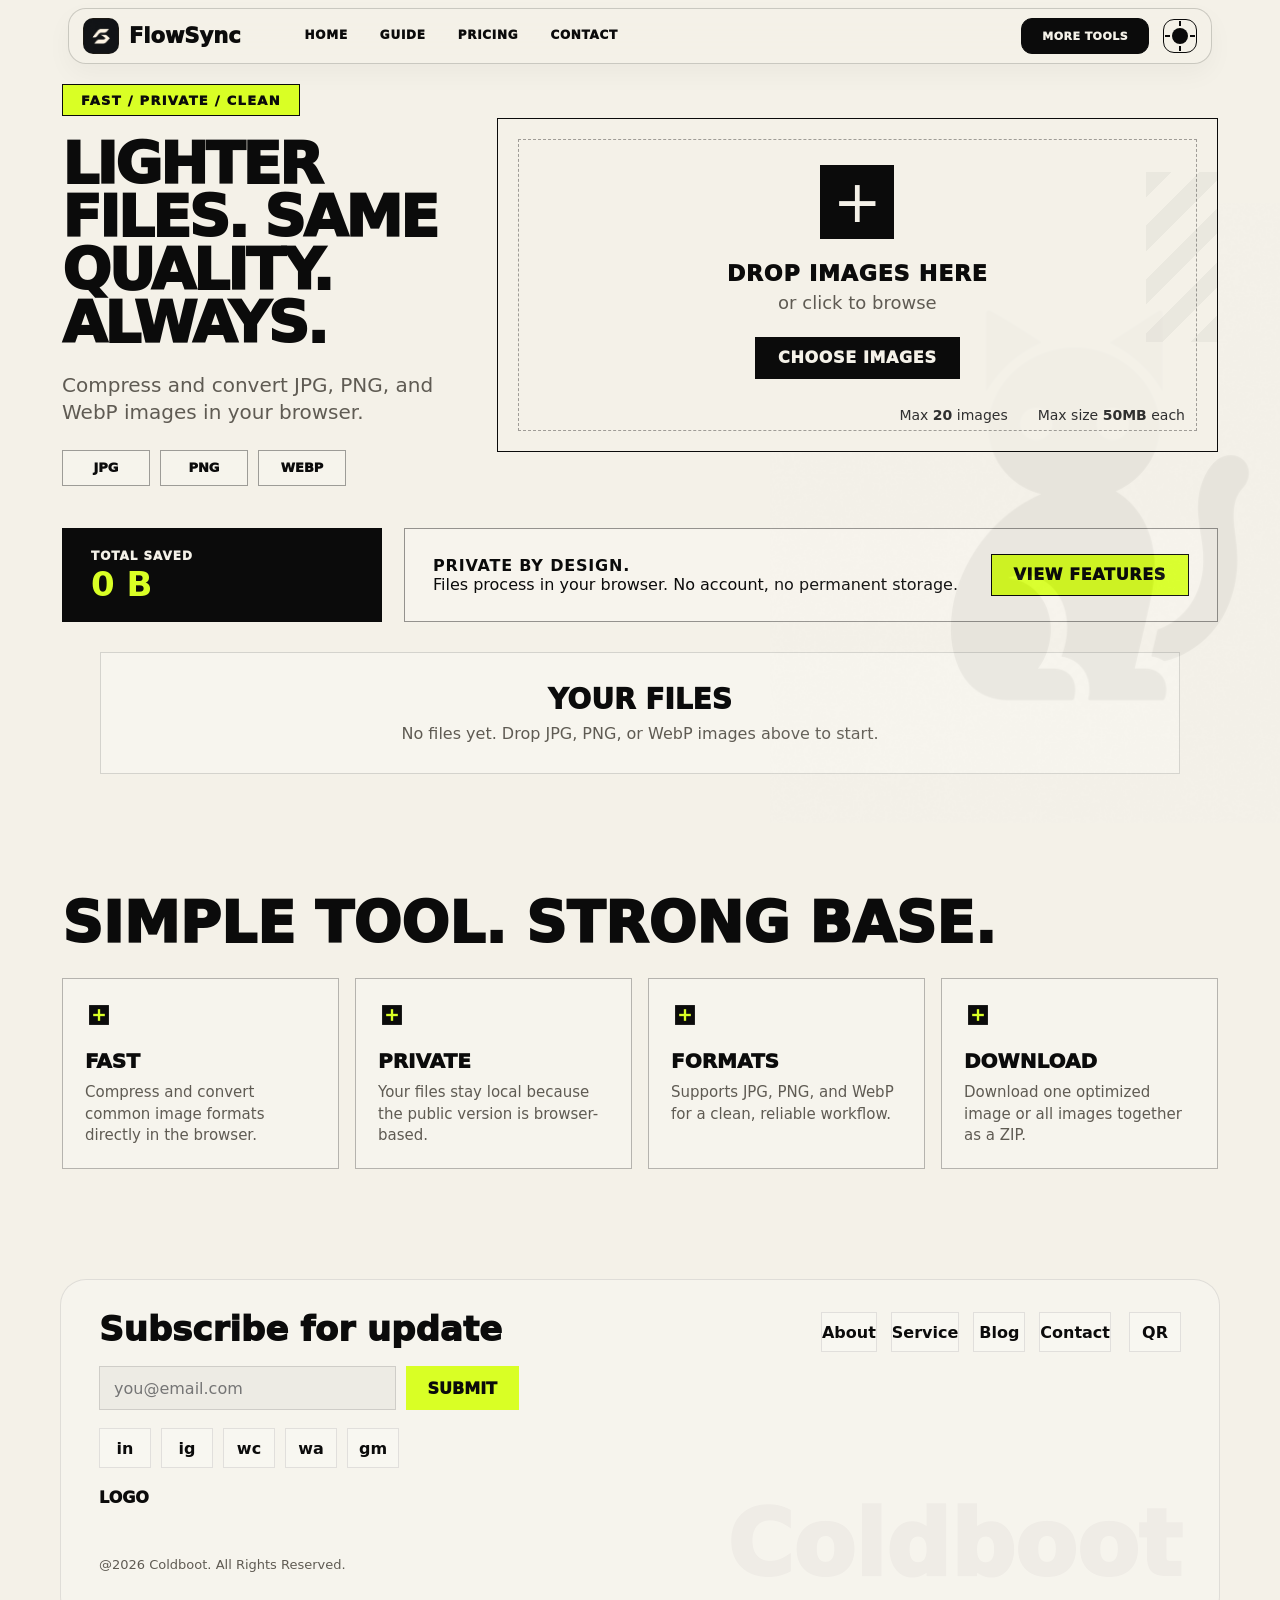
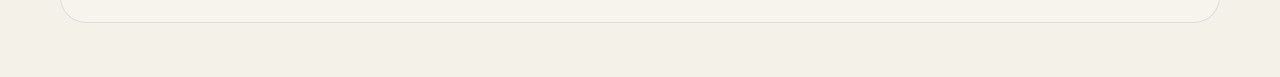
==== flowsync-compressor-ready/index.html @ a55a2baa "add with old repo but the final logical code" ====
<!doctype html>
<html lang="en">
  <head>
    <meta charset="utf-8" />
    <meta name="viewport" content="width=device-width, initial-scale=1" />
    <title>FlowSync - Image compressor and converter</title>
    <meta
      name="description"
      content="Compress and convert JPG, PNG, and WebP images in your browser with FlowSync."
    />
    <link id="themeFavicon" rel="icon" href="assets/img/blackone.webp" />
    <link rel="stylesheet" href="assets/css/styles.css" />
  </head>
  <body>
    <main class="site-shell">
      <nav class="nav">
        <a class="logo" href="./"
          ><img
            class="logo-mark logo-mark-light"
            src="assets/img/blackone.webp"
            alt=""
            aria-hidden="true"
          /><img
            class="logo-mark logo-mark-dark"
            src="assets/img/whiteone.webp"
            alt=""
            aria-hidden="true"
          /><span class="brand-name">FlowSync</span></a
        >
        <div class="nav-links">
          <a href="./">Home</a>
          <a href="#">Guide</a>
          <a href="#">Pricing</a>
          <a href="https://abid-root.github.io/contact/">Contact</a>
        </div>
        <div class="nav-actions">
          <a class="btn-dark more-tools-btn" href="#">More tools</a>
          <button
            class="theme-toggle theme-icon-toggle"
            id="themeToggle"
            type="button"
            aria-label="Toggle theme"
          >
            <span class="toggle-sun" aria-hidden="true"></span>
            <span class="toggle-moon" aria-hidden="true"></span>
          </button>
        </div>
        <button class="btn icon-btn" type="button" aria-label="Menu">
          &#9776;
        </button>
      </nav>
      <section class="hero">
        <img class="cat-mark" src="assets/img/cat-watermark.png" alt="" />
        <div class="stripes"></div>
        <div class="hero-copy">
          <span class="eyebrow">FAST / PRIVATE / CLEAN</span>
          <h1>Lighter files. Same quality. Always.</h1>
          <p class="lede">
            Compress and convert JPG, PNG, and WebP images in your browser.
          </p>
          <div class="formats">
            <span>JPG</span><span>PNG</span><span>WEBP</span>
          </div>
        </div>
        <div class="drop-panel" id="dropZone">
          <div class="plus">+</div>
          <div class="drop-title">Drop images here</div>
          <div class="drop-sub">or click to browse</div>
          <button class="btn btn-dark" id="chooseBtn">Choose images</button>
          <input
            id="fileInput"
            class="file-input"
            type="file"
            accept="image/jpeg,image/png,image/webp"
            multiple
          />
          <div class="drop-meta">
            <span>Max <b>20</b> images</span
            ><span>Max size <b>50MB</b> each</span>
          </div>
        </div>
      </section>
      <section class="status-bar">
        <div class="total-card">
          <small>Total saved</small
          ><strong
            ><span id="totalSaved">0 B</span> <span id="totalPercent"></span
          ></strong>
        </div>
        <div class="tip-card">
          <div>
            <b>Private by design.</b><br />Files process in your browser. No
            account, no permanent storage.
          </div>
          <a class="btn btn-lime" href="#features">View features</a>
        </div>
      </section>
      <section class="upload-empty-card" id="uploadEmptyCard">
        <h2>Your files</h2>
        <p>No files yet. Drop JPG, PNG, or WebP images above to start.</p>
      </section>

      <section class="tinypng-results" id="tinyResults">
        <div class="tiny-status-head">
          <div class="tiny-status-copy">
            <h2 id="tinyStatusTitle">Just a minute...</h2>
            <p id="tinyStatusText">
              Your images are being optimized right now.
            </p>
          </div>

          <div class="tiny-progress-badge" id="tinyProgressBadge">0%</div>

          <div class="tiny-done-actions" id="tinyDoneActions">
            <button class="tiny-icon-btn" id="tinyZipTop" type="button">
              ZIP
            </button>
            <button
              class="tiny-download-all"
              id="tinyDownloadTop"
              type="button"
            >
              Download all images
            </button>
          </div>
        </div>

        <div class="tiny-file-list" id="tinyFileList"></div>

        <div class="tiny-bottom-bar" id="tinyBottomBar">
          <span>Browser-based. No upload server.</span>
          <button class="tiny-clear-all" id="tinyClearBottom" type="button">
            Clear
          </button>
          <button class="tiny-icon-btn" id="tinyZipBottom" type="button">
            ZIP
          </button>
          <button
            class="tiny-download-all"
            id="tinyDownloadBottom"
            type="button"
          >
            Download all images
          </button>
        </div>
      </section>
      <section class="section" id="features">
        <h2>Simple tool. Strong base.</h2>

        <div class="features-grid">
          <div class="feature">
            <div class="feature-icon">
              <img src="assets/img/feature-placeholder.svg" alt="" />
            </div>
            <h3>Fast</h3>
            <p>
              Compress and convert common image formats directly in the browser.
            </p>
          </div>

          <div class="feature">
            <div class="feature-icon">
              <img src="assets/img/feature-placeholder.svg" alt="" />
            </div>
            <h3>Private</h3>
            <p>
              Your files stay local because the public version is browser-based.
            </p>
          </div>

          <div class="feature">
            <div class="feature-icon">
              <img src="assets/img/feature-placeholder.svg" alt="" />
            </div>
            <h3>Formats</h3>
            <p>Supports JPG, PNG, and WebP for a clean, reliable workflow.</p>
          </div>

          <div class="feature">
            <div class="feature-icon">
              <img src="assets/img/feature-placeholder.svg" alt="" />
            </div>
            <h3>Download</h3>
            <p>Download one optimized image or all images together as a ZIP.</p>
          </div>
        </div>
      </section>
    </main>
    <script type="module" src="assets/js/app.js"></script>
    <footer class="site-footer">
      <div class="footer-shell">
        <div class="footer-left">
          <h3 class="footer-title">Subscribe for update</h3>

          <form class="footer-subscribe" action="#" method="post">
            <input
              type="email"
              placeholder="you@email.com"
              aria-label="Email address"
            />
            <button type="submit">Submit</button>
          </form>

          <div class="footer-socials" aria-label="Social links">
            <a href="#" aria-label="Social link 1">in</a>
            <a href="#" aria-label="Social link 2">ig</a>
            <a href="#" aria-label="Social link 3">wc</a>
            <a href="#" aria-label="Social link 4">wa</a>
            <a href="#" aria-label="Social link 5">gm</a>
          </div>
        </div>

        <div class="footer-right">
          <nav class="footer-links" aria-label="Footer links">
            <a href="#">About</a>
            <a href="#">Service</a>
            <a href="#">Blog</a>
            <a href="#">Contact</a>
          </nav>

          <div class="footer-qr">
            <span>QR</span>
          </div>
        </div>

        <div class="footer-bottom">
          <div class="footer-brand-slot">LOGO</div>
          <div class="footer-watermark">Coldboot</div>
          <div class="footer-copy">@2026 Coldboot. All Rights Reserved.</div>
        </div>
      </div>
    </footer>
  </body>
</html>
---- flowsync-compressor-ready/assets/css/styles.css ----
@import url(./00-base.css);
@import url(./01-navigation.css);
@import url(./02-hero.css);
@import url(./03-upload.css);
@import url(./04-status.css);
@import url(./05-results.css);
@import url(./06-features.css);
@import url(./07-footer.css);
@import url(./09-responsive.css);
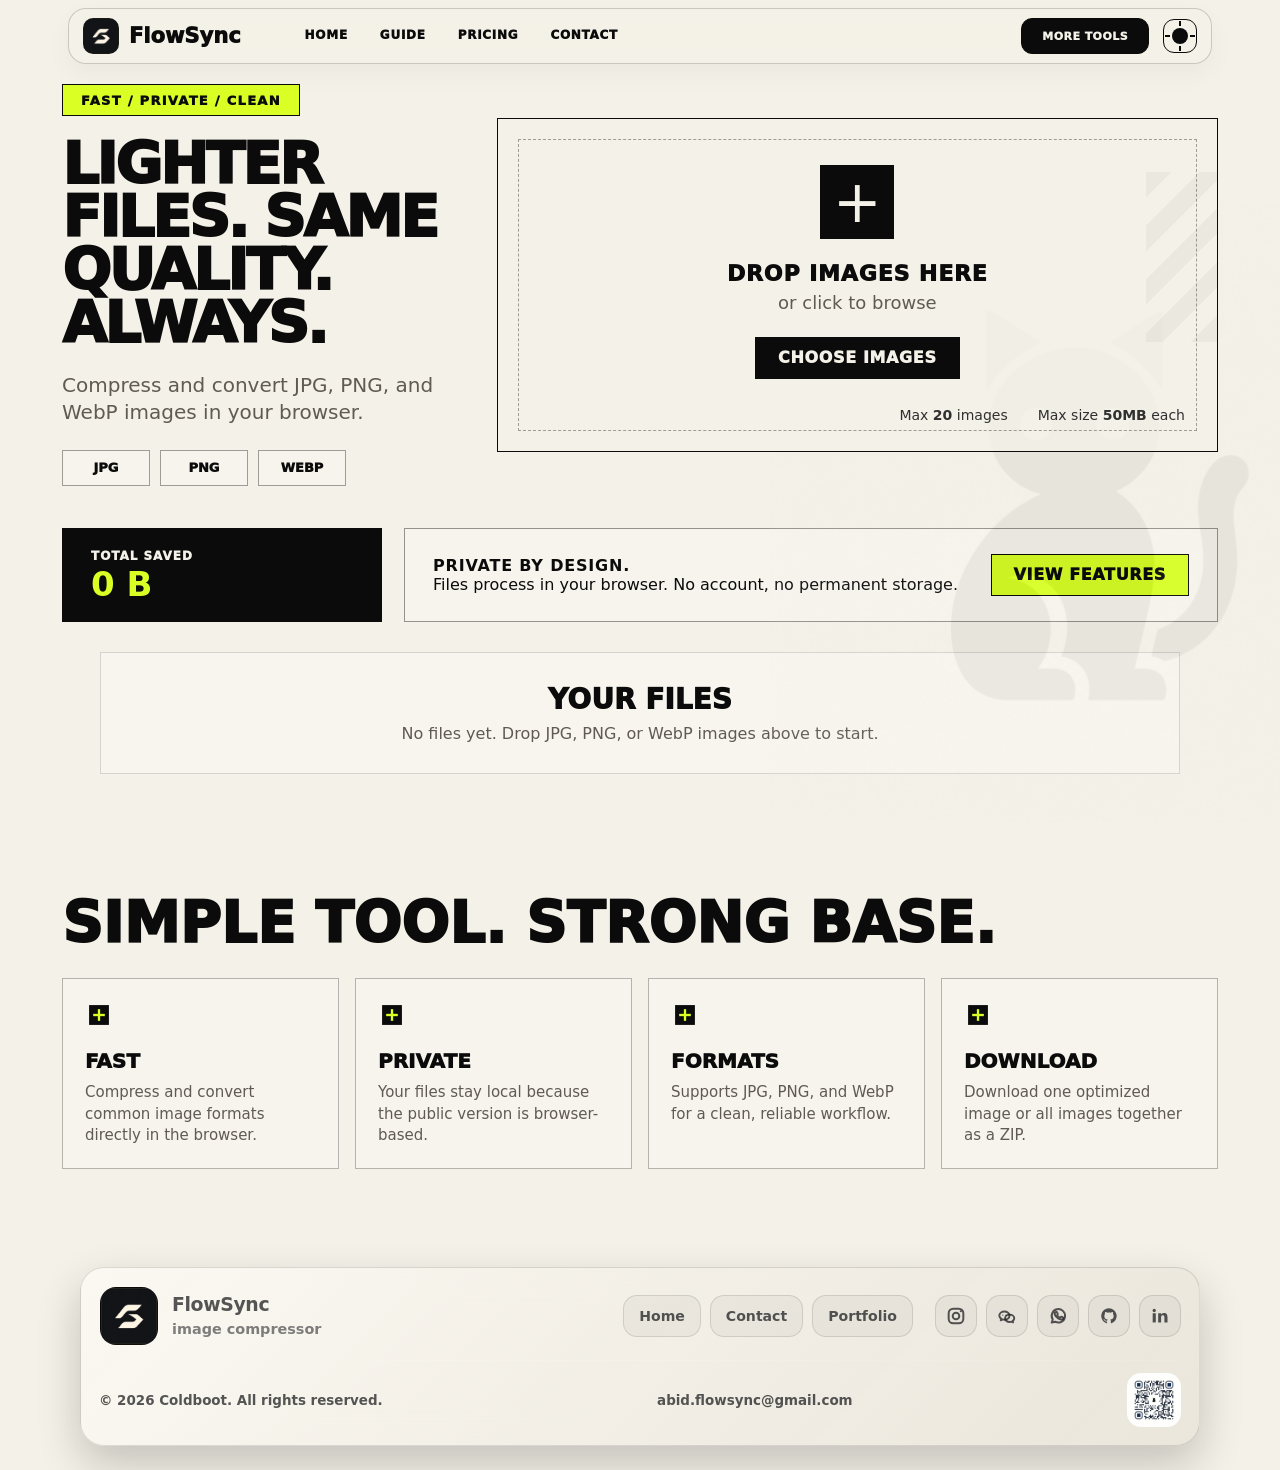
==== commit 4f5705f8: "last call" ====
--- a/flowsync-compressor-ready/index.html
+++ b/flowsync-compressor-ready/index.html
@@ -1,234 +1,193 @@
-<!doctype html>
+<!DOCTYPE html>
+
 <html lang="en">
-  <head>
-    <meta charset="utf-8" />
-    <meta name="viewport" content="width=device-width, initial-scale=1" />
-    <title>FlowSync - Image compressor and converter</title>
-    <meta
-      name="description"
-      content="Compress and convert JPG, PNG, and WebP images in your browser with FlowSync."
-    />
-    <link id="themeFavicon" rel="icon" href="assets/img/blackone.webp" />
-    <link rel="stylesheet" href="assets/css/styles.css" />
-  </head>
-  <body>
-    <main class="site-shell">
-      <nav class="nav">
-        <a class="logo" href="./"
-          ><img
-            class="logo-mark logo-mark-light"
-            src="assets/img/blackone.webp"
-            alt=""
-            aria-hidden="true"
-          /><img
-            class="logo-mark logo-mark-dark"
-            src="assets/img/whiteone.webp"
-            alt=""
-            aria-hidden="true"
-          /><span class="brand-name">FlowSync</span></a
-        >
-        <div class="nav-links">
-          <a href="./">Home</a>
-          <a href="#">Guide</a>
-          <a href="#">Pricing</a>
-          <a href="https://abid-root.github.io/contact/">Contact</a>
-        </div>
-        <div class="nav-actions">
-          <a class="btn-dark more-tools-btn" href="#">More tools</a>
-          <button
-            class="theme-toggle theme-icon-toggle"
-            id="themeToggle"
-            type="button"
-            aria-label="Toggle theme"
-          >
-            <span class="toggle-sun" aria-hidden="true"></span>
-            <span class="toggle-moon" aria-hidden="true"></span>
-          </button>
-        </div>
-        <button class="btn icon-btn" type="button" aria-label="Menu">
-          &#9776;
+<head>
+<meta charset="utf-8"/>
+<meta content="width=device-width, initial-scale=1" name="viewport"/>
+<title>FlowSync - Image compressor and converter</title>
+<meta content="Compress JPG, PNG and WebP images directly in your browser. No backend, no uploads, private and fast." name="description"/>
+<meta content="index, follow, max-image-preview:large" name="robots"/>
+<meta content="Abid Hasan" name="author"/>
+<meta content="#06090f" name="theme-color"/>
+<meta content="dark light" name="color-scheme"/>
+<meta content="strict-origin-when-cross-origin" name="referrer"/>
+<link href="https://abid-root.github.io/coldboot-compressor-final/" rel="canonical"/>
+
+
+<link href="site.webmanifest" rel="manifest"/>
+<meta content="website" property="og:type"/>
+<meta content="FlowSync" property="og:site_name"/>
+<meta content="FlowSync - Image compressor and converter" property="og:title"/>
+<meta content="Compress JPG, PNG and WebP images directly in your browser. No backend, no uploads, private and fast." property="og:description"/>
+<meta content="https://abid-root.github.io/coldboot-compressor-final/" property="og:url"/>
+<meta content="https://abid-root.github.io/coldboot-compressor-final/assets/common/og.png" property="og:image"/>
+<meta content="1200" property="og:image:width"/>
+<meta content="630" property="og:image:height"/>
+<meta content="summary_large_image" name="twitter:card"/>
+<meta content="FlowSync - Image compressor and converter" name="twitter:title"/>
+<meta content="Compress JPG, PNG and WebP images directly in your browser. No backend, no uploads, private and fast." name="twitter:description"/>
+<meta content="https://abid-root.github.io/coldboot-compressor-final/assets/common/og.png" name="twitter:image"/>
+
+<link href="assets/css/styles.css" rel="stylesheet"/>
+<link href="assets/common/favicon-192.png" rel="icon" type="image/png"/><link href="assets/common/apple-touch-icon.png" rel="apple-touch-icon"/><script type="application/ld+json">{"@context": "https://schema.org", "@type": "WebSite", "name": "FlowSync Image Compressor", "url": "https://abid-root.github.io/coldboot-compressor-final/", "description": "Compress JPG, PNG and WebP images directly in your browser. No backend, no uploads, private and fast.", "publisher": {"@type": "Organization", "name": "FlowSync", "parentOrganization": {"@type": "Organization", "name": "Coldboot"}}, "author": {"@type": "Person", "name": "Abid Hasan"}}</script></head>
+<body>
+<main class="site-shell">
+<nav class="nav">
+<a class="logo" href="./"><img alt="Blackone" aria-hidden="true" class="logo-mark logo-mark-light" decoding="async" loading="lazy" src="assets/img/blackone.webp"/><img alt="Whiteone" aria-hidden="true" class="logo-mark logo-mark-dark" decoding="async" loading="lazy" src="assets/img/whiteone.webp"/><span class="brand-name">FlowSync</span></a>
+<div class="nav-links">
+<a href="./">Home</a>
+<a href="#">Guide</a>
+<a href="#">Pricing</a>
+<a href="https://abid-root.github.io/contact/">Contact</a>
+</div>
+<div class="nav-actions">
+<a class="btn-dark more-tools-btn" href="#">More tools</a>
+<button aria-label="Toggle theme" class="theme-toggle theme-icon-toggle" id="themeToggle" type="button">
+<span aria-hidden="true" class="toggle-sun"></span>
+<span aria-hidden="true" class="toggle-moon"></span>
+</button>
+</div>
+<button aria-label="Menu" class="btn icon-btn" type="button">
+          ☰
         </button>
-      </nav>
-      <section class="hero">
-        <img class="cat-mark" src="assets/img/cat-watermark.png" alt="" />
-        <div class="stripes"></div>
-        <div class="hero-copy">
-          <span class="eyebrow">FAST / PRIVATE / CLEAN</span>
-          <h1>Lighter files. Same quality. Always.</h1>
-          <p class="lede">
+</nav>
+<section class="hero">
+<img alt="Cat Watermark" class="cat-mark" decoding="async" loading="lazy" src="assets/img/cat-watermark.png"/>
+<div class="stripes"></div>
+<div class="hero-copy">
+<span class="eyebrow">FAST / PRIVATE / CLEAN</span>
+<h1>Lighter files. Same quality. Always.</h1>
+<p class="lede">
             Compress and convert JPG, PNG, and WebP images in your browser.
           </p>
-          <div class="formats">
-            <span>JPG</span><span>PNG</span><span>WEBP</span>
-          </div>
-        </div>
-        <div class="drop-panel" id="dropZone">
-          <div class="plus">+</div>
-          <div class="drop-title">Drop images here</div>
-          <div class="drop-sub">or click to browse</div>
-          <button class="btn btn-dark" id="chooseBtn">Choose images</button>
-          <input
-            id="fileInput"
-            class="file-input"
-            type="file"
-            accept="image/jpeg,image/png,image/webp"
-            multiple
-          />
-          <div class="drop-meta">
-            <span>Max <b>20</b> images</span
-            ><span>Max size <b>50MB</b> each</span>
-          </div>
-        </div>
-      </section>
-      <section class="status-bar">
-        <div class="total-card">
-          <small>Total saved</small
-          ><strong
-            ><span id="totalSaved">0 B</span> <span id="totalPercent"></span
-          ></strong>
-        </div>
-        <div class="tip-card">
-          <div>
-            <b>Private by design.</b><br />Files process in your browser. No
+<div class="formats">
+<span>JPG</span><span>PNG</span><span>WEBP</span>
+</div>
+</div>
+<div class="drop-panel" id="dropZone">
+<div class="plus">+</div>
+<div class="drop-title">Drop images here</div>
+<div class="drop-sub">or click to browse</div>
+<button class="btn btn-dark" id="chooseBtn">Choose images</button>
+<input accept="image/jpeg,image/png,image/webp" class="file-input" id="fileInput" multiple="" type="file"/>
+<div class="drop-meta">
+<span>Max <b>20</b> images</span><span>Max size <b>50MB</b> each</span>
+</div>
+</div>
+</section>
+<section class="status-bar">
+<div class="total-card">
+<small>Total saved</small><strong><span id="totalSaved">0 B</span> <span id="totalPercent"></span></strong>
+</div>
+<div class="tip-card">
+<div>
+<b>Private by design.</b><br/>Files process in your browser. No
             account, no permanent storage.
           </div>
-          <a class="btn btn-lime" href="#features">View features</a>
-        </div>
-      </section>
-      <section class="upload-empty-card" id="uploadEmptyCard">
-        <h2>Your files</h2>
-        <p>No files yet. Drop JPG, PNG, or WebP images above to start.</p>
-      </section>
-
-      <section class="tinypng-results" id="tinyResults">
-        <div class="tiny-status-head">
-          <div class="tiny-status-copy">
-            <h2 id="tinyStatusTitle">Just a minute...</h2>
-            <p id="tinyStatusText">
+<a class="btn btn-lime" href="#features">View features</a>
+</div>
+</section>
+<section class="upload-empty-card" id="uploadEmptyCard">
+<h2>Your files</h2>
+<p>No files yet. Drop JPG, PNG, or WebP images above to start.</p>
+</section>
+<section class="tinypng-results" id="tinyResults">
+<div class="tiny-status-head">
+<div class="tiny-status-copy">
+<h2 id="tinyStatusTitle">Just a minute...</h2>
+<p id="tinyStatusText">
               Your images are being optimized right now.
             </p>
-          </div>
-
-          <div class="tiny-progress-badge" id="tinyProgressBadge">0%</div>
-
-          <div class="tiny-done-actions" id="tinyDoneActions">
-            <button class="tiny-icon-btn" id="tinyZipTop" type="button">
+</div>
+<div class="tiny-progress-badge" id="tinyProgressBadge">0%</div>
+<div class="tiny-done-actions" id="tinyDoneActions">
+<button class="tiny-icon-btn" id="tinyZipTop" type="button">
               ZIP
             </button>
-            <button
-              class="tiny-download-all"
-              id="tinyDownloadTop"
-              type="button"
-            >
+<button class="tiny-download-all" id="tinyDownloadTop" type="button">
               Download all images
             </button>
-          </div>
-        </div>
-
-        <div class="tiny-file-list" id="tinyFileList"></div>
-
-        <div class="tiny-bottom-bar" id="tinyBottomBar">
-          <span>Browser-based. No upload server.</span>
-          <button class="tiny-clear-all" id="tinyClearBottom" type="button">
+</div>
+</div>
+<div class="tiny-file-list" id="tinyFileList"></div>
+<div class="tiny-bottom-bar" id="tinyBottomBar">
+<span>Browser-based. No upload server.</span>
+<button class="tiny-clear-all" id="tinyClearBottom" type="button">
             Clear
           </button>
-          <button class="tiny-icon-btn" id="tinyZipBottom" type="button">
+<button class="tiny-icon-btn" id="tinyZipBottom" type="button">
             ZIP
           </button>
-          <button
-            class="tiny-download-all"
-            id="tinyDownloadBottom"
-            type="button"
-          >
+<button class="tiny-download-all" id="tinyDownloadBottom" type="button">
             Download all images
           </button>
-        </div>
-      </section>
-      <section class="section" id="features">
-        <h2>Simple tool. Strong base.</h2>
-
-        <div class="features-grid">
-          <div class="feature">
-            <div class="feature-icon">
-              <img src="assets/img/feature-placeholder.svg" alt="" />
-            </div>
-            <h3>Fast</h3>
-            <p>
+</div>
+</section>
+<section class="section" id="features">
+<h2>Simple tool. Strong base.</h2>
+<div class="features-grid">
+<div class="feature">
+<div class="feature-icon">
+<img alt="Feature Placeholder" decoding="async" loading="lazy" src="assets/img/feature-placeholder.svg"/>
+</div>
+<h3>Fast</h3>
+<p>
               Compress and convert common image formats directly in the browser.
             </p>
-          </div>
-
-          <div class="feature">
-            <div class="feature-icon">
-              <img src="assets/img/feature-placeholder.svg" alt="" />
-            </div>
-            <h3>Private</h3>
-            <p>
+</div>
+<div class="feature">
+<div class="feature-icon">
+<img alt="Feature Placeholder" decoding="async" loading="lazy" src="assets/img/feature-placeholder.svg"/>
+</div>
+<h3>Private</h3>
+<p>
               Your files stay local because the public version is browser-based.
             </p>
-          </div>
-
-          <div class="feature">
-            <div class="feature-icon">
-              <img src="assets/img/feature-placeholder.svg" alt="" />
-            </div>
-            <h3>Formats</h3>
-            <p>Supports JPG, PNG, and WebP for a clean, reliable workflow.</p>
-          </div>
-
-          <div class="feature">
-            <div class="feature-icon">
-              <img src="assets/img/feature-placeholder.svg" alt="" />
-            </div>
-            <h3>Download</h3>
-            <p>Download one optimized image or all images together as a ZIP.</p>
-          </div>
-        </div>
-      </section>
-    </main>
-    <script type="module" src="assets/js/app.js"></script>
-    <footer class="site-footer">
-      <div class="footer-shell">
-        <div class="footer-left">
-          <h3 class="footer-title">Subscribe for update</h3>
-
-          <form class="footer-subscribe" action="#" method="post">
-            <input
-              type="email"
-              placeholder="you@email.com"
-              aria-label="Email address"
-            />
-            <button type="submit">Submit</button>
-          </form>
-
-          <div class="footer-socials" aria-label="Social links">
-            <a href="#" aria-label="Social link 1">in</a>
-            <a href="#" aria-label="Social link 2">ig</a>
-            <a href="#" aria-label="Social link 3">wc</a>
-            <a href="#" aria-label="Social link 4">wa</a>
-            <a href="#" aria-label="Social link 5">gm</a>
-          </div>
-        </div>
-
-        <div class="footer-right">
-          <nav class="footer-links" aria-label="Footer links">
-            <a href="#">About</a>
-            <a href="#">Service</a>
-            <a href="#">Blog</a>
-            <a href="#">Contact</a>
-          </nav>
-
-          <div class="footer-qr">
-            <span>QR</span>
-          </div>
-        </div>
-
-        <div class="footer-bottom">
-          <div class="footer-brand-slot">LOGO</div>
-          <div class="footer-watermark">Coldboot</div>
-          <div class="footer-copy">@2026 Coldboot. All Rights Reserved.</div>
-        </div>
-      </div>
-    </footer>
-  </body>
+</div>
+<div class="feature">
+<div class="feature-icon">
+<img alt="Feature Placeholder" decoding="async" loading="lazy" src="assets/img/feature-placeholder.svg"/>
+</div>
+<h3>Formats</h3>
+<p>Supports JPG, PNG, and WebP for a clean, reliable workflow.</p>
+</div>
+<div class="feature">
+<div class="feature-icon">
+<img alt="Feature Placeholder" decoding="async" loading="lazy" src="assets/img/feature-placeholder.svg"/>
+</div>
+<h3>Download</h3>
+<p>Download one optimized image or all images together as a ZIP.</p>
+</div>
+</div>
+</section>
+</main>
+<script src="assets/js/app.js" type="module"></script>
+<footer aria-label="Site footer" class="fs-mini-footer">
+<div class="fs-mini-footer-main">
+<a aria-label="Abid Hasan portfolio" class="fs-mini-brand" href="https://abid-root.github.io/">
+<img alt="FlowSync logo" class="fs-mini-logo" decoding="async" loading="lazy" src="assets/common/blackone.webp"/>
+<span class="fs-mini-title"><strong>FlowSync</strong><span>image compressor</span></span>
+</a>
+<nav aria-label="Footer links" class="fs-mini-links">
+<a href="index.html">Home</a>
+<a href="https://abid-root.github.io/contact/">Contact</a>
+<a href="https://abid-root.github.io/">Portfolio</a>
+</nav>
+<div aria-label="Social links" class="fs-mini-social">
+<a aria-label="Instagram" href="https://www.instagram.com/abid_flowsync/" rel="noopener noreferrer" target="_blank"><svg aria-hidden="true" viewBox="0 0 24 24"><rect height="16" rx="5" width="16" x="4" y="4"></rect><circle cx="12" cy="12" r="3.6"></circle><circle class="dot" cx="17.2" cy="6.8" r="1.2"></circle></svg></a>
+<a aria-label="WeChat" href="https://u.wechat.com/IC6mJ_H7yV2F3v-F8A2mco8" rel="noopener noreferrer" target="_blank"><svg aria-hidden="true" viewBox="0 0 24 24"><path d="M9.2 7.1c-3.1 0-5.6 2-5.6 4.4 0 1.3.8 2.5 2.1 3.3l-.5 1.9 2.1-1c.6.2 1.2.3 1.9.3 3.1 0 5.6-2 5.6-4.5S12.3 7.1 9.2 7.1Z"></path><path d="M14.9 10.5c2.8 0 5 1.8 5 4 0 1.1-.6 2.2-1.7 2.9l.4 1.6-1.8-.8c-.6.2-1.2.3-1.9.3-2.8 0-5-1.8-5-4s2.2-4 5-4Z"></path><circle class="dot" cx="7.4" cy="11" r=".75"></circle><circle class="dot" cx="10.9" cy="11" r=".75"></circle></svg></a>
+<a aria-label="WhatsApp" href="https://api.whatsapp.com/send?phone=8801933923053" rel="noopener noreferrer" target="_blank"><svg aria-hidden="true" viewBox="0 0 24 24"><path d="M5.1 19.2 6.3 15.8A7.3 7.3 0 1 1 8.9 18.2L5.1 19.2Z"></path><path d="M9.1 8.3c.3-.6.5-.7.9-.7h.5c.2 0 .4.1.5.4l.7 1.7c.1.3 0 .5-.1.7l-.4.5c-.1.2-.2.3 0 .6.4.7 1.4 1.8 2.5 2.3.3.1.5.1.7-.1l.7-.8c.2-.2.4-.2.7-.1l1.6.8c.3.1.4.3.4.6-.1.7-.9 1.7-1.9 1.7-1.8 0-5.7-1.8-7.3-5.3-.4-.9-.4-1.7-.1-2.3Z"></path></svg></a>
+<a aria-label="GitHub" href="https://github.com/abid-root" rel="noopener noreferrer" target="_blank"><svg aria-hidden="true" viewBox="0 0 24 24"><path class="fill" d="M12 3.6a8.4 8.4 0 0 0-2.7 16.4c.4.1.6-.2.6-.4v-1.6c-2.3.5-2.8-1-2.8-1-.4-.9-.9-1.1-.9-1.1-.7-.5.1-.5.1-.5.8.1 1.3.9 1.3.9.7 1.3 2 .9 2.5.7.1-.6.3-1 .5-1.2-1.8-.2-3.7-.9-3.7-3.9 0-.9.3-1.6.8-2.1-.1-.2-.4-1 .1-2.1 0 0 .7-.2 2.2.8.6-.2 1.3-.3 2-.3s1.4.1 2 .3c1.5-1 2.2-.8 2.2-.8.5 1.1.2 1.9.1 2.1.5.6.8 1.3.8 2.1 0 3-1.9 3.7-3.7 3.9.3.3.6.8.6 1.6v2.2c0 .2.2.5.6.4A8.4 8.4 0 0 0 12 3.6Z"></path></svg></a>
+<a aria-label="LinkedIn" href="https://www.linkedin.com/in/abid-flowsync" rel="noopener noreferrer" target="_blank"><svg aria-hidden="true" viewBox="0 0 24 24"><rect class="fill" height="10" width="3.4" x="4" y="9"></rect><circle class="fill" cx="5.7" cy="6" r="1.8"></circle><path class="fill" d="M10 9h3.2v1.4c.5-.8 1.5-1.6 3.1-1.6 3.2 0 3.9 2.1 3.9 4.8V19h-3.4v-5c0-1.2 0-2.8-1.7-2.8s-1.9 1.3-1.9 2.7V19H10V9Z"></path></svg></a>
+</div>
+</div>
+<div class="fs-mini-bottom">
+<span>© 2026 Coldboot. All rights reserved.</span>
+<a class="fs-mini-email" href="mailto:abid.flowsync@gmail.com">abid.flowsync@gmail.com</a>
+<a aria-label="Open Abid Hasan contact page" class="fs-mini-qr" href="https://abid-root.github.io/contact/">
+<img alt="QR code for Abid Hasan contact page" decoding="async" loading="lazy" src="assets/common/flowsync-main-site-qr.png"/>
+</a>
+</div>
+</footer>
+</body>
 </html>
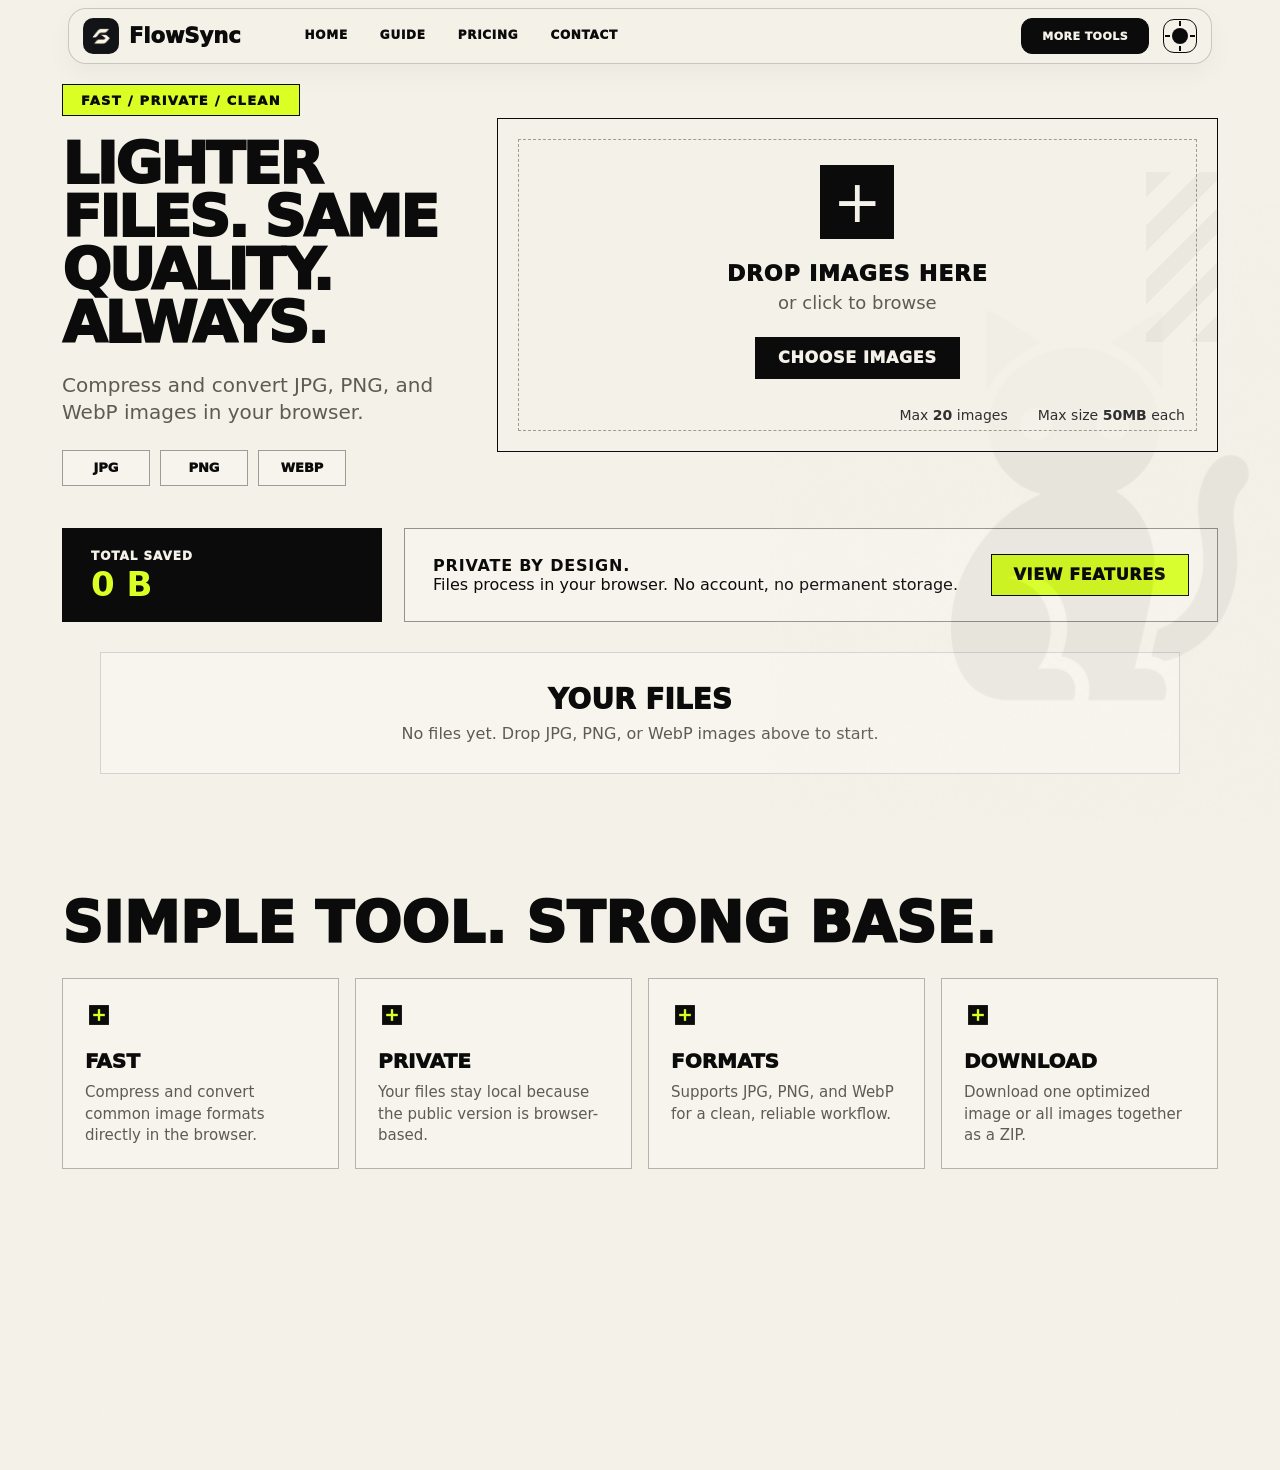
==== commit 9b8f8602: "last" ====
--- a/flowsync-compressor-ready/index.html
+++ b/flowsync-compressor-ready/index.html
@@ -6,42 +6,45 @@
 <meta content="width=device-width, initial-scale=1" name="viewport"/>
 <title>FlowSync - Image compressor and converter</title>
 <meta content="Compress JPG, PNG and WebP images directly in your browser. No backend, no uploads, private and fast." name="description"/>
-<meta content="index, follow, max-image-preview:large" name="robots"/>
-<meta content="Abid Hasan" name="author"/>
-<meta content="#06090f" name="theme-color"/>
-<meta content="dark light" name="color-scheme"/>
-<meta content="strict-origin-when-cross-origin" name="referrer"/>
-<link href="https://abid-root.github.io/coldboot-compressor-final/" rel="canonical"/>
 
 
 <link href="site.webmanifest" rel="manifest"/>
-<meta content="website" property="og:type"/>
-<meta content="FlowSync" property="og:site_name"/>
-<meta content="FlowSync - Image compressor and converter" property="og:title"/>
-<meta content="Compress JPG, PNG and WebP images directly in your browser. No backend, no uploads, private and fast." property="og:description"/>
-<meta content="https://abid-root.github.io/coldboot-compressor-final/" property="og:url"/>
-<meta content="https://abid-root.github.io/coldboot-compressor-final/assets/common/og.png" property="og:image"/>
-<meta content="1200" property="og:image:width"/>
-<meta content="630" property="og:image:height"/>
-<meta content="summary_large_image" name="twitter:card"/>
-<meta content="FlowSync - Image compressor and converter" name="twitter:title"/>
-<meta content="Compress JPG, PNG and WebP images directly in your browser. No backend, no uploads, private and fast." name="twitter:description"/>
-<meta content="https://abid-root.github.io/coldboot-compressor-final/assets/common/og.png" name="twitter:image"/>
 
 <link href="assets/css/styles.css" rel="stylesheet"/>
-<link href="assets/common/favicon-192.png" rel="icon" type="image/png"/><link href="assets/common/apple-touch-icon.png" rel="apple-touch-icon"/><script type="application/ld+json">{"@context": "https://schema.org", "@type": "WebSite", "name": "FlowSync Image Compressor", "url": "https://abid-root.github.io/coldboot-compressor-final/", "description": "Compress JPG, PNG and WebP images directly in your browser. No backend, no uploads, private and fast.", "publisher": {"@type": "Organization", "name": "FlowSync", "parentOrganization": {"@type": "Organization", "name": "Coldboot"}}, "author": {"@type": "Person", "name": "Abid Hasan"}}</script></head>
+<link href="assets/common/favicon-192.png" rel="icon" type="image/png"/><link href="assets/common/apple-touch-icon.png" rel="apple-touch-icon"/><script type="application/ld+json">{"@context": "https://schema.org", "@type": "WebSite", "name": "FlowSync Image Compressor", "url": "https://abid-root.github.io/coldboot-compressor-final/", "description": "Compress JPG, PNG and WebP images directly in your browser. No backend, no uploads, private and fast.", "publisher": {"@type": "Organization", "name": "FlowSync", "parentOrganization": {"@type": "Organization", "name": "Coldboot"}}, "author": {"@type": "Person", "name": "Abid Hasan"}}</script>
+<meta name="description" content="Compress JPG, PNG, and WebP images privately in your browser with FlowSync, a Coldboot tool.">
+<meta name="robots" content="index, follow, max-image-preview:large">
+<meta name="author" content="Abid Hasan">
+<meta name="theme-color" content="#06090f">
+<meta name="color-scheme" content="dark light">
+<meta name="referrer" content="strict-origin-when-cross-origin">
+<link rel="canonical" href="https://abid-root.github.io/coldboot-compressor-final/">
+<meta property="og:type" content="website">
+<meta property="og:site_name" content="FlowSync">
+<meta property="og:title" content="FlowSync - Image compressor and converter">
+<meta property="og:description" content="Compress JPG, PNG, and WebP images privately in your browser with FlowSync, a Coldboot tool.">
+<meta property="og:url" content="https://abid-root.github.io/coldboot-compressor-final/">
+<meta property="og:image" content="https://abid-root.github.io/coldboot-compressor-final/assets/common/og.png">
+<meta property="og:image:width" content="1200">
+<meta property="og:image:height" content="630">
+<meta name="twitter:card" content="summary_large_image">
+<meta name="twitter:title" content="FlowSync - Image compressor and converter">
+<meta name="twitter:description" content="Compress JPG, PNG, and WebP images privately in your browser with FlowSync, a Coldboot tool.">
+<meta name="twitter:image" content="https://abid-root.github.io/coldboot-compressor-final/assets/common/og.png">
+
+</head>
 <body>
 <main class="site-shell">
 <nav class="nav">
 <a class="logo" href="./"><img alt="Blackone" aria-hidden="true" class="logo-mark logo-mark-light" decoding="async" loading="lazy" src="assets/img/blackone.webp"/><img alt="Whiteone" aria-hidden="true" class="logo-mark logo-mark-dark" decoding="async" loading="lazy" src="assets/img/whiteone.webp"/><span class="brand-name">FlowSync</span></a>
 <div class="nav-links">
 <a href="./">Home</a>
-<a href="#">Guide</a>
-<a href="#">Pricing</a>
+<a href="guide/">Guide</a>
+<a href="pricing/">Pricing</a>
 <a href="https://abid-root.github.io/contact/">Contact</a>
 </div>
 <div class="nav-actions">
-<a class="btn-dark more-tools-btn" href="#">More tools</a>
+<a class="btn-dark more-tools-btn" href="https://abid-root.github.io/">More tools</a>
 <button aria-label="Toggle theme" class="theme-toggle theme-icon-toggle" id="themeToggle" type="button">
 <span aria-hidden="true" class="toggle-sun"></span>
 <span aria-hidden="true" class="toggle-moon"></span>
